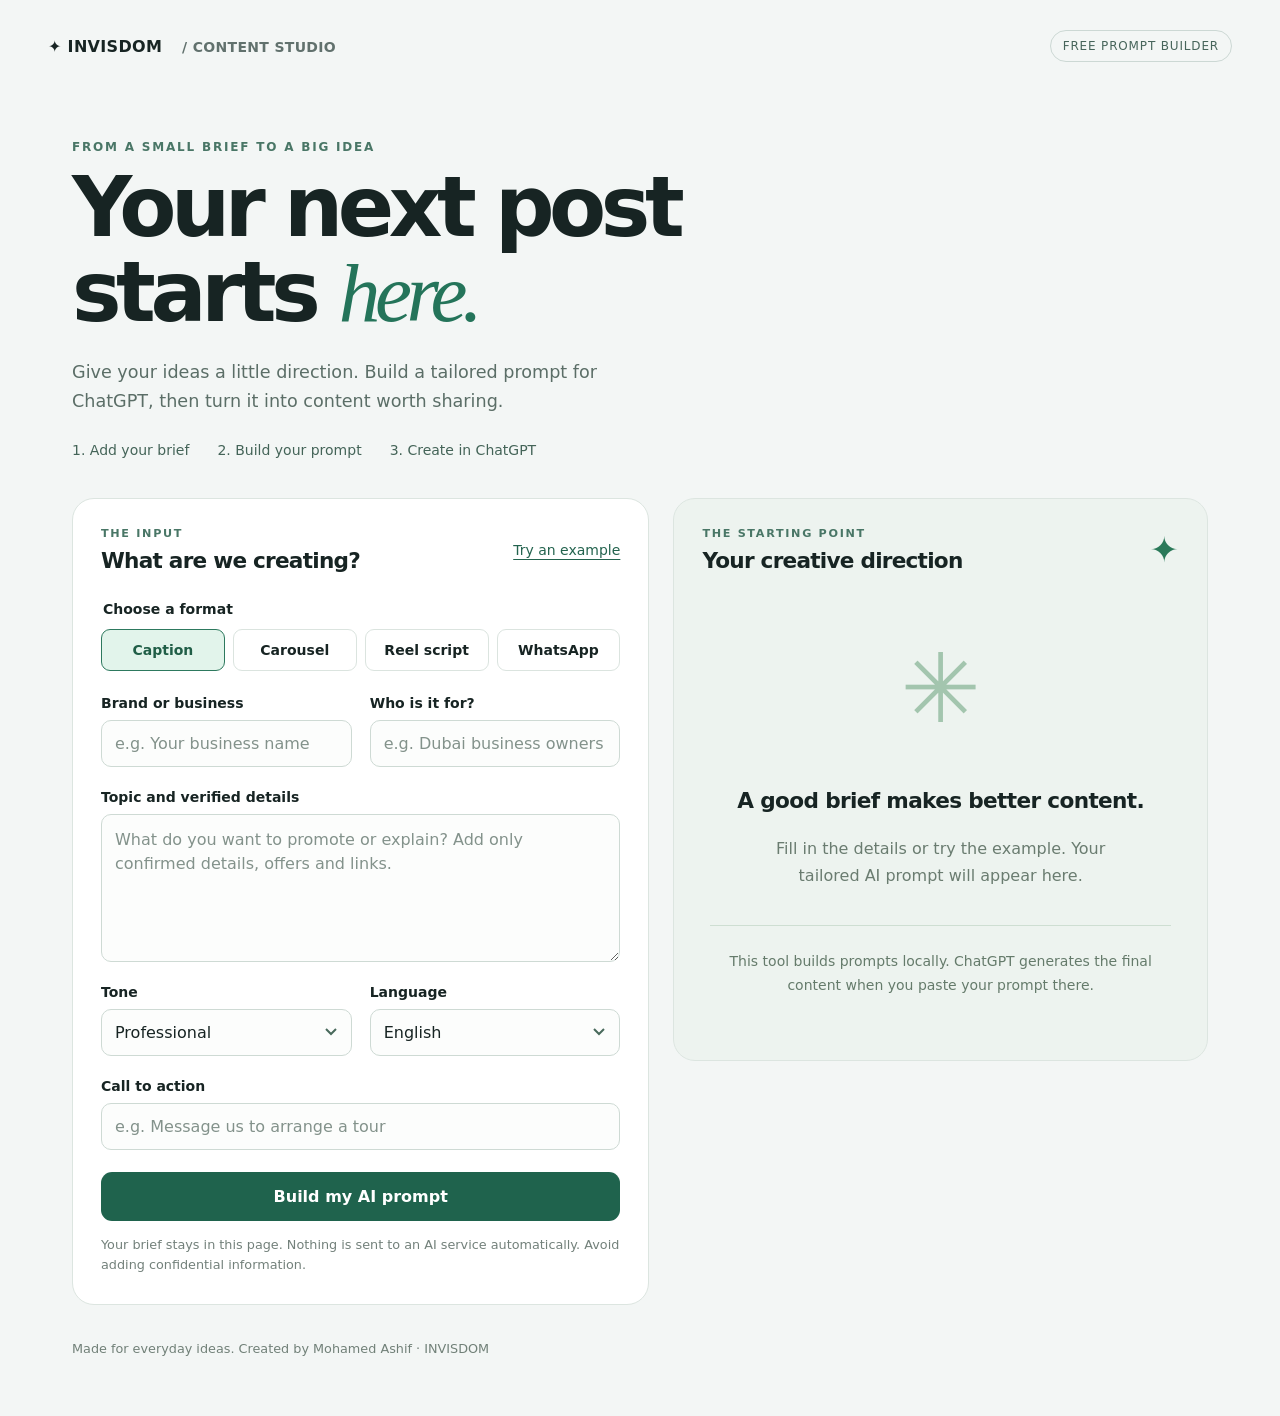
==== content-studio/index.html @ a7954bd0 "Add AI Content Studio for social media prompt creation" ====
<!doctype html>
<html lang="en">
<head>
  <meta charset="utf-8"><meta name="viewport" content="width=device-width,initial-scale=1">
  <meta name="description" content="Turn your business brief into a ready-to-use AI prompt for captions, carousels, reels and WhatsApp messages.">
  <title>Content Studio · INVISDOM</title>
  <link rel="stylesheet" href="studio.css">
  <script type="module" src="studio.mjs"></script>
</head>
<body>
  <header><a class="brand" href="../">✦ INVISDOM <span>/ CONTENT STUDIO</span></a><span class="badge">FREE PROMPT BUILDER</span></header>
  <main>
    <section class="intro"><p class="eyebrow">FROM A SMALL BRIEF TO A BIG IDEA</p><h1>Your next post<br>starts <em>here.</em></h1><p class="lede">Give your ideas a little direction. Build a tailored prompt for ChatGPT, then turn it into content worth sharing.</p><div class="steps"><span>1. Add your brief</span><span>2. Build your prompt</span><span>3. Create in ChatGPT</span></div></section>
    <div class="workspace">
      <form id="brief-form" class="card">
        <div class="card-heading"><div><p class="eyebrow">THE INPUT</p><h2>What are we creating?</h2></div><button type="button" class="text-button" id="example">Try an example</button></div>
        <fieldset><legend>Choose a format</legend><div class="formats">
          <label><input type="radio" name="format" value="caption" checked><span>Caption</span></label>
          <label><input type="radio" name="format" value="carousel"><span>Carousel</span></label>
          <label><input type="radio" name="format" value="reel"><span>Reel script</span></label>
          <label><input type="radio" name="format" value="whatsapp"><span>WhatsApp</span></label>
        </div></fieldset>
        <div class="pair"><label>Brand or business<input name="brand" required maxlength="160" placeholder="e.g. Your business name" autocomplete="organization"></label><label>Who is it for?<input name="audience" required maxlength="300" placeholder="e.g. Dubai business owners"></label></div>
        <label>Topic and verified details<textarea name="brief" required maxlength="3000" rows="5" placeholder="What do you want to promote or explain? Add only confirmed details, offers and links."></textarea></label>
        <div class="pair"><label>Tone<select name="tone"><option>Professional</option><option>Warm and friendly</option><option>Bold and energetic</option><option>Premium and elegant</option></select></label><label>Language<select name="language"><option>English</option><option>Arabic</option><option>English and Arabic</option></select></label></div>
        <label>Call to action<input name="cta" required maxlength="500" placeholder="e.g. Message us to arrange a tour"></label>
        <button type="submit" class="primary">Build my AI prompt</button>
        <p class="small">Your brief stays in this page. Nothing is sent to an AI service automatically. Avoid adding confidential information.</p>
      </form>
      <section class="card output-card" aria-labelledby="output-heading">
        <div class="card-heading"><div><p class="eyebrow">THE STARTING POINT</p><h2 id="output-heading">Your creative direction</h2></div><span class="spark">✦</span></div>
        <div id="empty"><div class="empty-art" aria-hidden="true">✳</div><h3>A good brief makes better content.</h3><p>Fill in the details or try the example. Your tailored AI prompt will appear here.</p><div class="note">This tool builds prompts locally. ChatGPT generates the final content when you paste your prompt there.</div></div>
        <label id="result-label" hidden>Ready-to-use prompt<textarea id="result" rows="18" readonly></textarea></label>
        <div id="actions" hidden><button type="button" class="primary" id="copy">Copy prompt</button><a class="secondary" href="https://chatgpt.com/" target="_blank" rel="noopener noreferrer">Open ChatGPT</a><p class="small">Copy the prompt, open ChatGPT and paste it into a new chat. Review the generated content before publishing.</p><button type="button" class="text-button" id="download">Download prompt (.txt)</button></div>
        <p id="status" role="status" aria-live="polite"></p>
      </section>
    </div>
  </main><footer>Made for everyday ideas. Created by Mohamed Ashif · INVISDOM</footer>
</body></html>
---- content-studio/studio.css ----
:root{font-family:Inter,ui-sans-serif,system-ui,-apple-system,BlinkMacSystemFont,"Segoe UI",sans-serif;color:#172423;background:#f3f6f5;font-synthesis:none}*{box-sizing:border-box}body{margin:0}header{max-width:1240px;margin:auto;padding:30px 28px;display:flex;justify-content:space-between;align-items:center;gap:16px}.brand{text-decoration:none;color:inherit;font-weight:850;letter-spacing:.02em}.brand span{color:#61716d;font-size:.875rem;margin-left:14px}.badge{border:1px solid #ccd8d4;border-radius:30px;padding:8px 12px;font-size:.75rem;letter-spacing:.07em;color:#47655b}main{max-width:1184px;margin:30px auto 0;padding:0 24px}.intro{padding:18px 0 40px;max-width:800px}.eyebrow{font-size:.75rem;font-weight:750;letter-spacing:.15em;color:#497666;margin:0 0 12px}h1{font-size:clamp(3rem,6.5vw,5.2rem);line-height:1.02;letter-spacing:-.065em;font-weight:650;margin:0 0 22px}h1 em{font-family:Georgia,serif;font-weight:400;color:#24745a}.lede{max-width:550px;color:#5b6e67;font-size:1.1rem;line-height:1.65}.steps{display:flex;flex-wrap:wrap;gap:12px 28px;font-size:.875rem;color:#446458;margin-top:26px}.workspace{display:grid;grid-template-columns:1.08fr 1fr;gap:24px;align-items:start}.card{background:#fff;border:1px solid #dce5e0;border-radius:22px;padding:28px}.card-heading{display:flex;justify-content:space-between;align-items:center;gap:12px;margin-bottom:28px}h2{font-size:1.35rem;letter-spacing:-.035em;margin:0}.text-button{padding:5px 0;background:none;border:0;color:#23634e;text-decoration:underline;text-underline-offset:4px;font:inherit;font-size:.875rem;cursor:pointer}.card-heading .eyebrow{font-size:.7rem;margin-bottom:8px}label{display:block;font-size:.875rem;font-weight:650;margin-bottom:22px}input,textarea,select{display:block;width:100%;border:1px solid #cedad4;border-radius:10px;padding:13px;margin-top:9px;background:#fcfdfc;color:#172423;font:inherit;font-size:1rem;font-weight:400}textarea{resize:vertical;line-height:1.5}input::placeholder,textarea::placeholder{color:#83928b}select{appearance:none;background-image:url("data:image/svg+xml,%3Csvg xmlns='http://www.w3.org/2000/svg' width='12' height='8'%3E%3Cpath d='m1 1 5 5 5-5' fill='none' stroke='%23496a5c' stroke-width='2'/%3E%3C/svg%3E");background-repeat:no-repeat;background-position:right 14px center;padding-right:34px}.pair{display:grid;grid-template-columns:1fr 1fr;gap:18px}fieldset{padding:0;border:0;margin:0 0 24px}legend{font-size:.875rem;font-weight:650;margin-bottom:12px}.formats{display:grid;grid-template-columns:repeat(4,1fr);gap:8px}.formats label{position:relative;margin:0}.formats input{position:absolute;opacity:0;width:1px;height:1px}.formats span{display:block;border:1px solid #dbe4df;border-radius:9px;text-align:center;padding:12px 4px;cursor:pointer;font-size:.875rem}.formats input:checked+span{background:#e2f4eb;border-color:#2d795e;color:#205e47}.formats input:focus-visible+span{outline:3px solid #72bb99;outline-offset:2px}.primary,.secondary{display:block;width:100%;text-align:center;border:0;border-radius:11px;padding:15px 18px;cursor:pointer;text-decoration:none;font:inherit;font-weight:650}.primary{background:#1f634d;color:white}.primary:hover{background:#164d3b}.secondary{border:1px solid #a9c5b7;color:#255a45;background:#f3faf6;margin-top:10px}.small{font-size:.8rem;line-height:1.6;color:#73817b;margin:14px 0 0}.output-card{background:#edf3ef;position:sticky;top:24px;min-height:550px}.spark{font-size:2.2rem;color:#2b7959}#empty{text-align:center;padding:12px 8px 20px}#empty h3{font-size:1.35rem;letter-spacing:-.03em}#empty p{color:#6a7c70;line-height:1.7;max-width:330px;margin:auto}.empty-art{font-size:6rem;color:#a3c5ae;line-height:1.6}.note{font-size:.875rem;border-top:1px solid #ceded2;margin-top:36px;padding-top:24px;color:#657b6b;line-height:1.7}#result{font-family:ui-monospace,monospace;font-size:.875rem;background:#fff;min-height:350px}#status{font-size:.875rem;color:#255b44;line-height:1.6}#download{margin-top:16px}footer{max-width:1184px;margin:36px auto;padding:0 24px 24px;color:#718078;font-size:.8rem}:focus-visible{outline:3px solid #72bb99;outline-offset:3px}[hidden]{display:none!important}@media(max-width:800px){header{padding:22px}.brand span{display:block;margin:6px 0 0}.badge{display:none}main{margin-top:12px}.workspace{grid-template-columns:1fr}.output-card{position:static;min-height:0}.intro{padding-bottom:28px}.card{padding:22px}}@media(max-width:450px){.pair{grid-template-columns:1fr;gap:0}.formats{grid-template-columns:1fr 1fr}.card-heading{align-items:flex-start}main{padding:0 16px}h2{font-size:1.2rem}}
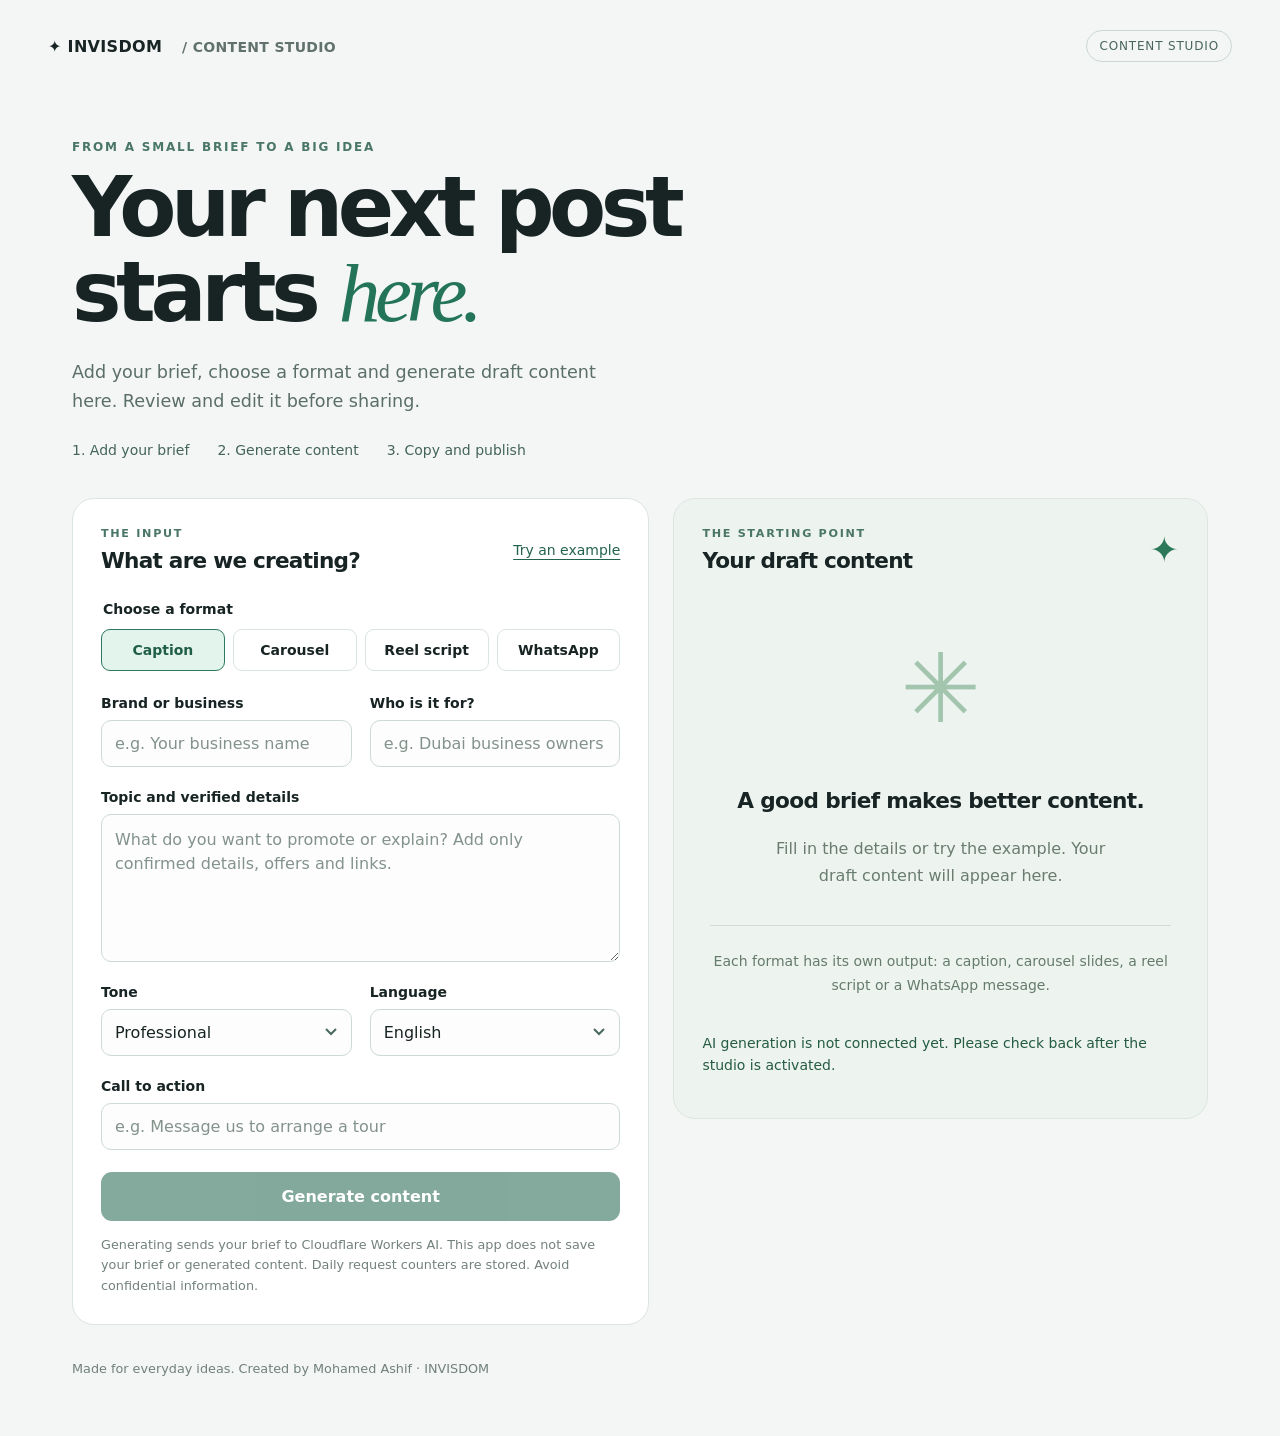
==== commit f0d09830: "Prepare direct AI content generation instead of repeated writing prompts" ====
--- a/content-studio/index.html
+++ b/content-studio/index.html
@@ -2,15 +2,16 @@
 <html lang="en">
 <head>
   <meta charset="utf-8"><meta name="viewport" content="width=device-width,initial-scale=1">
-  <meta name="description" content="Turn your business brief into a ready-to-use AI prompt for captions, carousels, reels and WhatsApp messages.">
+  <meta name="description" content="Create draft captions, carousels, reel scripts and WhatsApp messages from your business brief.">
   <title>Content Studio · INVISDOM</title>
   <link rel="stylesheet" href="studio.css">
+  <script src="config.js"></script>
   <script type="module" src="studio.mjs"></script>
 </head>
 <body>
-  <header><a class="brand" href="../">✦ INVISDOM <span>/ CONTENT STUDIO</span></a><span class="badge">FREE PROMPT BUILDER</span></header>
+  <header><a class="brand" href="../">✦ INVISDOM <span>/ CONTENT STUDIO</span></a><span class="badge">CONTENT STUDIO</span></header>
   <main>
-    <section class="intro"><p class="eyebrow">FROM A SMALL BRIEF TO A BIG IDEA</p><h1>Your next post<br>starts <em>here.</em></h1><p class="lede">Give your ideas a little direction. Build a tailored prompt for ChatGPT, then turn it into content worth sharing.</p><div class="steps"><span>1. Add your brief</span><span>2. Build your prompt</span><span>3. Create in ChatGPT</span></div></section>
+    <section class="intro"><p class="eyebrow">FROM A SMALL BRIEF TO A BIG IDEA</p><h1>Your next post<br>starts <em>here.</em></h1><p class="lede">Add your brief, choose a format and generate draft content here. Review and edit it before sharing.</p><div class="steps"><span>1. Add your brief</span><span>2. Generate content</span><span>3. Copy and publish</span></div></section>
     <div class="workspace">
       <form id="brief-form" class="card">
         <div class="card-heading"><div><p class="eyebrow">THE INPUT</p><h2>What are we creating?</h2></div><button type="button" class="text-button" id="example">Try an example</button></div>
@@ -24,14 +25,14 @@
         <label>Topic and verified details<textarea name="brief" required maxlength="3000" rows="5" placeholder="What do you want to promote or explain? Add only confirmed details, offers and links."></textarea></label>
         <div class="pair"><label>Tone<select name="tone"><option>Professional</option><option>Warm and friendly</option><option>Bold and energetic</option><option>Premium and elegant</option></select></label><label>Language<select name="language"><option>English</option><option>Arabic</option><option>English and Arabic</option></select></label></div>
         <label>Call to action<input name="cta" required maxlength="500" placeholder="e.g. Message us to arrange a tour"></label>
-        <button type="submit" class="primary">Build my AI prompt</button>
-        <p class="small">Your brief stays in this page. Nothing is sent to an AI service automatically. Avoid adding confidential information.</p>
+        <button type="submit" class="primary">Generate content</button>
+        <p class="small">Generating sends your brief to Cloudflare Workers AI. This app does not save your brief or generated content. Daily request counters are stored. Avoid confidential information.</p>
       </form>
       <section class="card output-card" aria-labelledby="output-heading">
-        <div class="card-heading"><div><p class="eyebrow">THE STARTING POINT</p><h2 id="output-heading">Your creative direction</h2></div><span class="spark">✦</span></div>
-        <div id="empty"><div class="empty-art" aria-hidden="true">✳</div><h3>A good brief makes better content.</h3><p>Fill in the details or try the example. Your tailored AI prompt will appear here.</p><div class="note">This tool builds prompts locally. ChatGPT generates the final content when you paste your prompt there.</div></div>
-        <label id="result-label" hidden>Ready-to-use prompt<textarea id="result" rows="18" readonly></textarea></label>
-        <div id="actions" hidden><button type="button" class="primary" id="copy">Copy prompt</button><a class="secondary" href="https://chatgpt.com/" target="_blank" rel="noopener noreferrer">Open ChatGPT</a><p class="small">Copy the prompt, open ChatGPT and paste it into a new chat. Review the generated content before publishing.</p><button type="button" class="text-button" id="download">Download prompt (.txt)</button></div>
+        <div class="card-heading"><div><p class="eyebrow">THE STARTING POINT</p><h2 id="output-heading">Your draft content</h2></div><span class="spark">✦</span></div>
+        <div id="empty"><div class="empty-art" aria-hidden="true">✳</div><h3>A good brief makes better content.</h3><p>Fill in the details or try the example. Your draft content will appear here.</p><div class="note">Each format has its own output: a caption, carousel slides, a reel script or a WhatsApp message.</div></div>
+        <label id="result-label" hidden>Draft content<textarea id="result" rows="18" readonly></textarea></label>
+        <div id="actions" hidden><button type="button" class="primary" id="copy">Copy content</button><button type="button" class="secondary" id="regenerate">Generate another version</button><p class="small">Check names, facts, contact details and translations before publishing.</p><button type="button" class="text-button" id="download">Download content (.txt)</button></div>
         <p id="status" role="status" aria-live="polite"></p>
       </section>
     </div>
--- a/content-studio/studio.css
+++ b/content-studio/studio.css
@@ -1 +1,3 @@
 :root{font-family:Inter,ui-sans-serif,system-ui,-apple-system,BlinkMacSystemFont,"Segoe UI",sans-serif;color:#172423;background:#f3f6f5;font-synthesis:none}*{box-sizing:border-box}body{margin:0}header{max-width:1240px;margin:auto;padding:30px 28px;display:flex;justify-content:space-between;align-items:center;gap:16px}.brand{text-decoration:none;color:inherit;font-weight:850;letter-spacing:.02em}.brand span{color:#61716d;font-size:.875rem;margin-left:14px}.badge{border:1px solid #ccd8d4;border-radius:30px;padding:8px 12px;font-size:.75rem;letter-spacing:.07em;color:#47655b}main{max-width:1184px;margin:30px auto 0;padding:0 24px}.intro{padding:18px 0 40px;max-width:800px}.eyebrow{font-size:.75rem;font-weight:750;letter-spacing:.15em;color:#497666;margin:0 0 12px}h1{font-size:clamp(3rem,6.5vw,5.2rem);line-height:1.02;letter-spacing:-.065em;font-weight:650;margin:0 0 22px}h1 em{font-family:Georgia,serif;font-weight:400;color:#24745a}.lede{max-width:550px;color:#5b6e67;font-size:1.1rem;line-height:1.65}.steps{display:flex;flex-wrap:wrap;gap:12px 28px;font-size:.875rem;color:#446458;margin-top:26px}.workspace{display:grid;grid-template-columns:1.08fr 1fr;gap:24px;align-items:start}.card{background:#fff;border:1px solid #dce5e0;border-radius:22px;padding:28px}.card-heading{display:flex;justify-content:space-between;align-items:center;gap:12px;margin-bottom:28px}h2{font-size:1.35rem;letter-spacing:-.035em;margin:0}.text-button{padding:5px 0;background:none;border:0;color:#23634e;text-decoration:underline;text-underline-offset:4px;font:inherit;font-size:.875rem;cursor:pointer}.card-heading .eyebrow{font-size:.7rem;margin-bottom:8px}label{display:block;font-size:.875rem;font-weight:650;margin-bottom:22px}input,textarea,select{display:block;width:100%;border:1px solid #cedad4;border-radius:10px;padding:13px;margin-top:9px;background:#fcfdfc;color:#172423;font:inherit;font-size:1rem;font-weight:400}textarea{resize:vertical;line-height:1.5}input::placeholder,textarea::placeholder{color:#83928b}select{appearance:none;background-image:url("data:image/svg+xml,%3Csvg xmlns='http://www.w3.org/2000/svg' width='12' height='8'%3E%3Cpath d='m1 1 5 5 5-5' fill='none' stroke='%23496a5c' stroke-width='2'/%3E%3C/svg%3E");background-repeat:no-repeat;background-position:right 14px center;padding-right:34px}.pair{display:grid;grid-template-columns:1fr 1fr;gap:18px}fieldset{padding:0;border:0;margin:0 0 24px}legend{font-size:.875rem;font-weight:650;margin-bottom:12px}.formats{display:grid;grid-template-columns:repeat(4,1fr);gap:8px}.formats label{position:relative;margin:0}.formats input{position:absolute;opacity:0;width:1px;height:1px}.formats span{display:block;border:1px solid #dbe4df;border-radius:9px;text-align:center;padding:12px 4px;cursor:pointer;font-size:.875rem}.formats input:checked+span{background:#e2f4eb;border-color:#2d795e;color:#205e47}.formats input:focus-visible+span{outline:3px solid #72bb99;outline-offset:2px}.primary,.secondary{display:block;width:100%;text-align:center;border:0;border-radius:11px;padding:15px 18px;cursor:pointer;text-decoration:none;font:inherit;font-weight:650}.primary{background:#1f634d;color:white}.primary:hover{background:#164d3b}.secondary{border:1px solid #a9c5b7;color:#255a45;background:#f3faf6;margin-top:10px}.small{font-size:.8rem;line-height:1.6;color:#73817b;margin:14px 0 0}.output-card{background:#edf3ef;position:sticky;top:24px;min-height:550px}.spark{font-size:2.2rem;color:#2b7959}#empty{text-align:center;padding:12px 8px 20px}#empty h3{font-size:1.35rem;letter-spacing:-.03em}#empty p{color:#6a7c70;line-height:1.7;max-width:330px;margin:auto}.empty-art{font-size:6rem;color:#a3c5ae;line-height:1.6}.note{font-size:.875rem;border-top:1px solid #ceded2;margin-top:36px;padding-top:24px;color:#657b6b;line-height:1.7}#result{font-family:ui-monospace,monospace;font-size:.875rem;background:#fff;min-height:350px}#status{font-size:.875rem;color:#255b44;line-height:1.6}#download{margin-top:16px}footer{max-width:1184px;margin:36px auto;padding:0 24px 24px;color:#718078;font-size:.8rem}:focus-visible{outline:3px solid #72bb99;outline-offset:3px}[hidden]{display:none!important}@media(max-width:800px){header{padding:22px}.brand span{display:block;margin:6px 0 0}.badge{display:none}main{margin-top:12px}.workspace{grid-template-columns:1fr}.output-card{position:static;min-height:0}.intro{padding-bottom:28px}.card{padding:22px}}@media(max-width:450px){.pair{grid-template-columns:1fr;gap:0}.formats{grid-template-columns:1fr 1fr}.card-heading{align-items:flex-start}main{padding:0 16px}h2{font-size:1.2rem}}
+
+button:disabled{opacity:.55;cursor:not-allowed}
